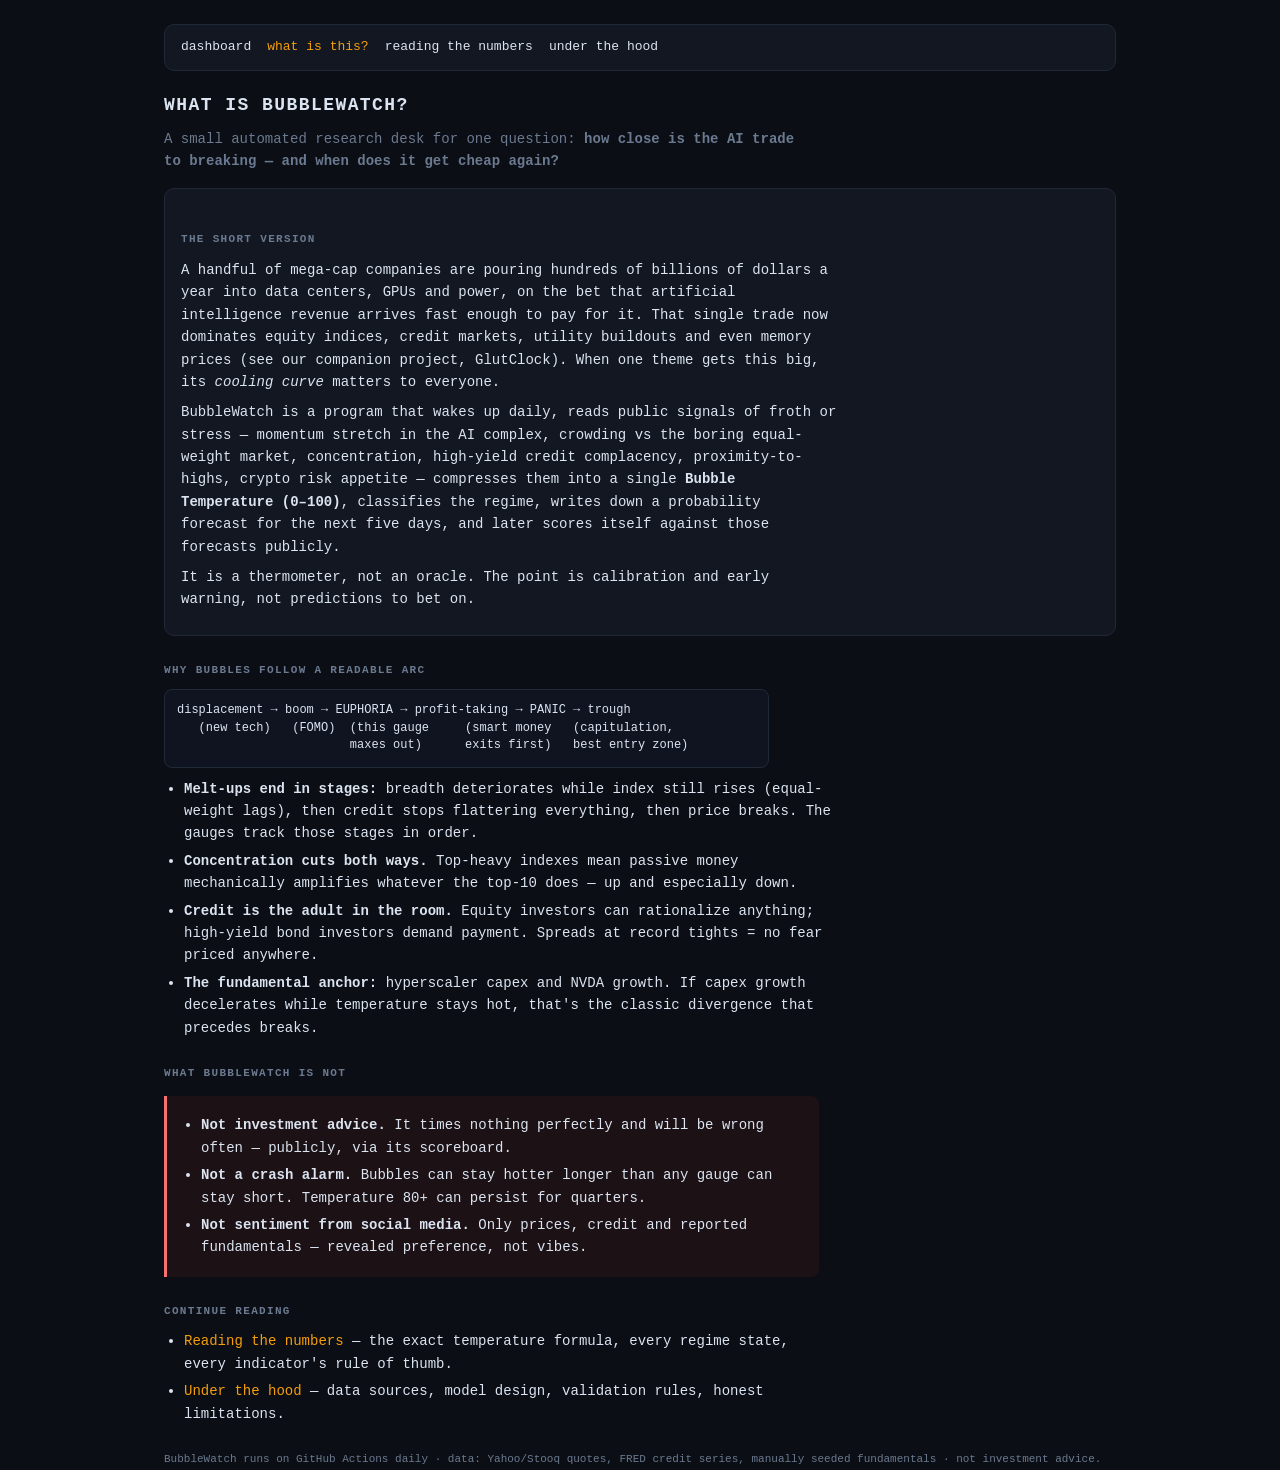
==== web/about.html @ 2f66192a "bubblewatch v0: AI-bubble temperature, regime classifier, self-scoring ledger, Pages site" ====
<!doctype html>
<html lang="en">
<head>
<meta charset="utf-8">
<meta name="viewport" content="width=device-width,initial-scale=1">
<title>BubbleWatch · what is this?</title>
<style>
:root{--bg:#0b0e14;--card:#121722;--line:#1f2937;--fg:#dbe4f0;--dim:#6b7a90;--acc:#f59e0b}
*{box-sizing:border-box;margin:0;padding:0}
body{background:var(--bg);color:var(--fg);font:14px/1.6 ui-monospace,Menlo,Consolas,monospace;padding:24px;max-width:1000px;margin:0 auto}
h1{font-size:18px;letter-spacing:.08em;margin-bottom:2px}
h2{font-size:11px;color:var(--dim);text-transform:uppercase;letter-spacing:.12em;margin:26px 0 10px}
p{margin:8px 0;max-width:78ch}
ul{margin:8px 0 8px 20px;max-width:78ch}li{margin:5px 0}
a{color:var(--acc);text-decoration:none}
code{background:#0f1420;border:1px solid var(--line);padding:1px 5px;border-radius:4px;font-size:12px;color:#93c5fd}
pre{background:#0f1420;border:1px solid var(--line);border-radius:8px;padding:12px;overflow-x:auto;font-size:12px;margin:10px 0;max-width:84ch;line-height:1.45}
.dim{color:var(--dim)}
.note{border-left:3px solid var(--acc);background:#181207;padding:10px 14px;margin:14px 0;border-radius:0 8px 8px 0;max-width:78ch}
.warn{border-left-color:#f87171;background:#1c1216}
.card{background:var(--card);border:1px solid var(--line);border-radius:10px;padding:16px;margin-top:16px}
.nav{display:flex;flex-wrap:wrap;gap:16px;margin-bottom:20px;padding:12px 16px;background:var(--card);border:1px solid var(--line);border-radius:10px;font-size:13px}
.nav a{color:var(--fg)}.nav a:hover{color:var(--acc)}.nav .here{color:var(--acc)}
footer{margin-top:26px;color:var(--dim);font-size:11px;line-height:1.6}
</style>
</head>
<body>
<nav class="nav">
  <a href="index.html">dashboard</a>
  <a class="here" href="about.html">what is this?</a>
  <a href="guide.html">reading the numbers</a>
  <a href="method.html">under the hood</a>
</nav>

<h1>WHAT IS BUBBLEWATCH?</h1>
<p class="dim">A small automated research desk for one question: <b>how close is the AI trade to breaking — and when does it get cheap again?</b></p>

<div class="card">
<h2>The short version</h2>
<p>A handful of mega-cap companies are pouring hundreds of billions of dollars a year into data
centers, GPUs and power, on the bet that artificial intelligence revenue arrives fast enough to pay
for it. That single trade now dominates equity indices, credit markets, utility buildouts and even
memory prices (see our companion project, GlutClock). When one theme gets this big, its <i>cooling
curve</i> matters to everyone.</p>
<p>BubbleWatch is a program that wakes up daily, reads public signals of froth or stress — momentum
stretch in the AI complex, crowding vs the boring equal-weight market, concentration, high-yield
credit complacency, proximity-to-highs, crypto risk appetite — compresses them into a single
<b>Bubble Temperature (0–100)</b>, classifies the regime, writes down a probability forecast for
the next five days, and later scores itself against those forecasts publicly.</p>
<p>It is a thermometer, not an oracle. The point is calibration and early warning, not predictions
to bet on.</p>
</div>

<h2>Why bubbles follow a readable arc</h2>
<pre>displacement → boom → EUPHORIA → profit-taking → PANIC → trough
   (new tech)   (FOMO)  (this gauge     (smart money   (capitulation,
                        maxes out)      exits first)   best entry zone)</pre>
<ul>
  <li><b>Melt-ups end in stages:</b> breadth deteriorates while index still rises (equal-weight lags), then credit stops flattering everything, then price breaks. The gauges track those stages in order.</li>
  <li><b>Concentration cuts both ways.</b> Top-heavy indexes mean passive money mechanically amplifies whatever the top-10 does — up and especially down.</li>
  <li><b>Credit is the adult in the room.</b> Equity investors can rationalize anything; high-yield bond investors demand payment. Spreads at record tights = no fear priced anywhere.</li>
  <li><b>The fundamental anchor:</b> hyperscaler capex and NVDA growth. If capex growth decelerates while temperature stays hot, that's the classic divergence that precedes breaks.</li>
</ul>

<h2>What BubbleWatch is not</h2>
<div class="note warn">
<ul>
  <li><b>Not investment advice.</b> It times nothing perfectly and will be wrong often — publicly, via its scoreboard.</li>
  <li><b>Not a crash alarm.</b> Bubbles can stay hotter longer than any gauge can stay short. Temperature 80+ can persist for quarters.</li>
  <li><b>Not sentiment from social media.</b> Only prices, credit and reported fundamentals — revealed preference, not vibes.</li>
</ul>
</div>

<h2>Continue reading</h2>
<ul>
  <li><a href="guide.html">Reading the numbers</a> — the exact temperature formula, every regime state, every indicator's rule of thumb.</li>
  <li><a href="method.html">Under the hood</a> — data sources, model design, validation rules, honest limitations.</li>
</ul>

<footer>BubbleWatch runs on GitHub Actions daily · data: Yahoo/Stooq quotes, FRED credit series, manually seeded fundamentals · not investment advice.</footer>
</body>
</html>
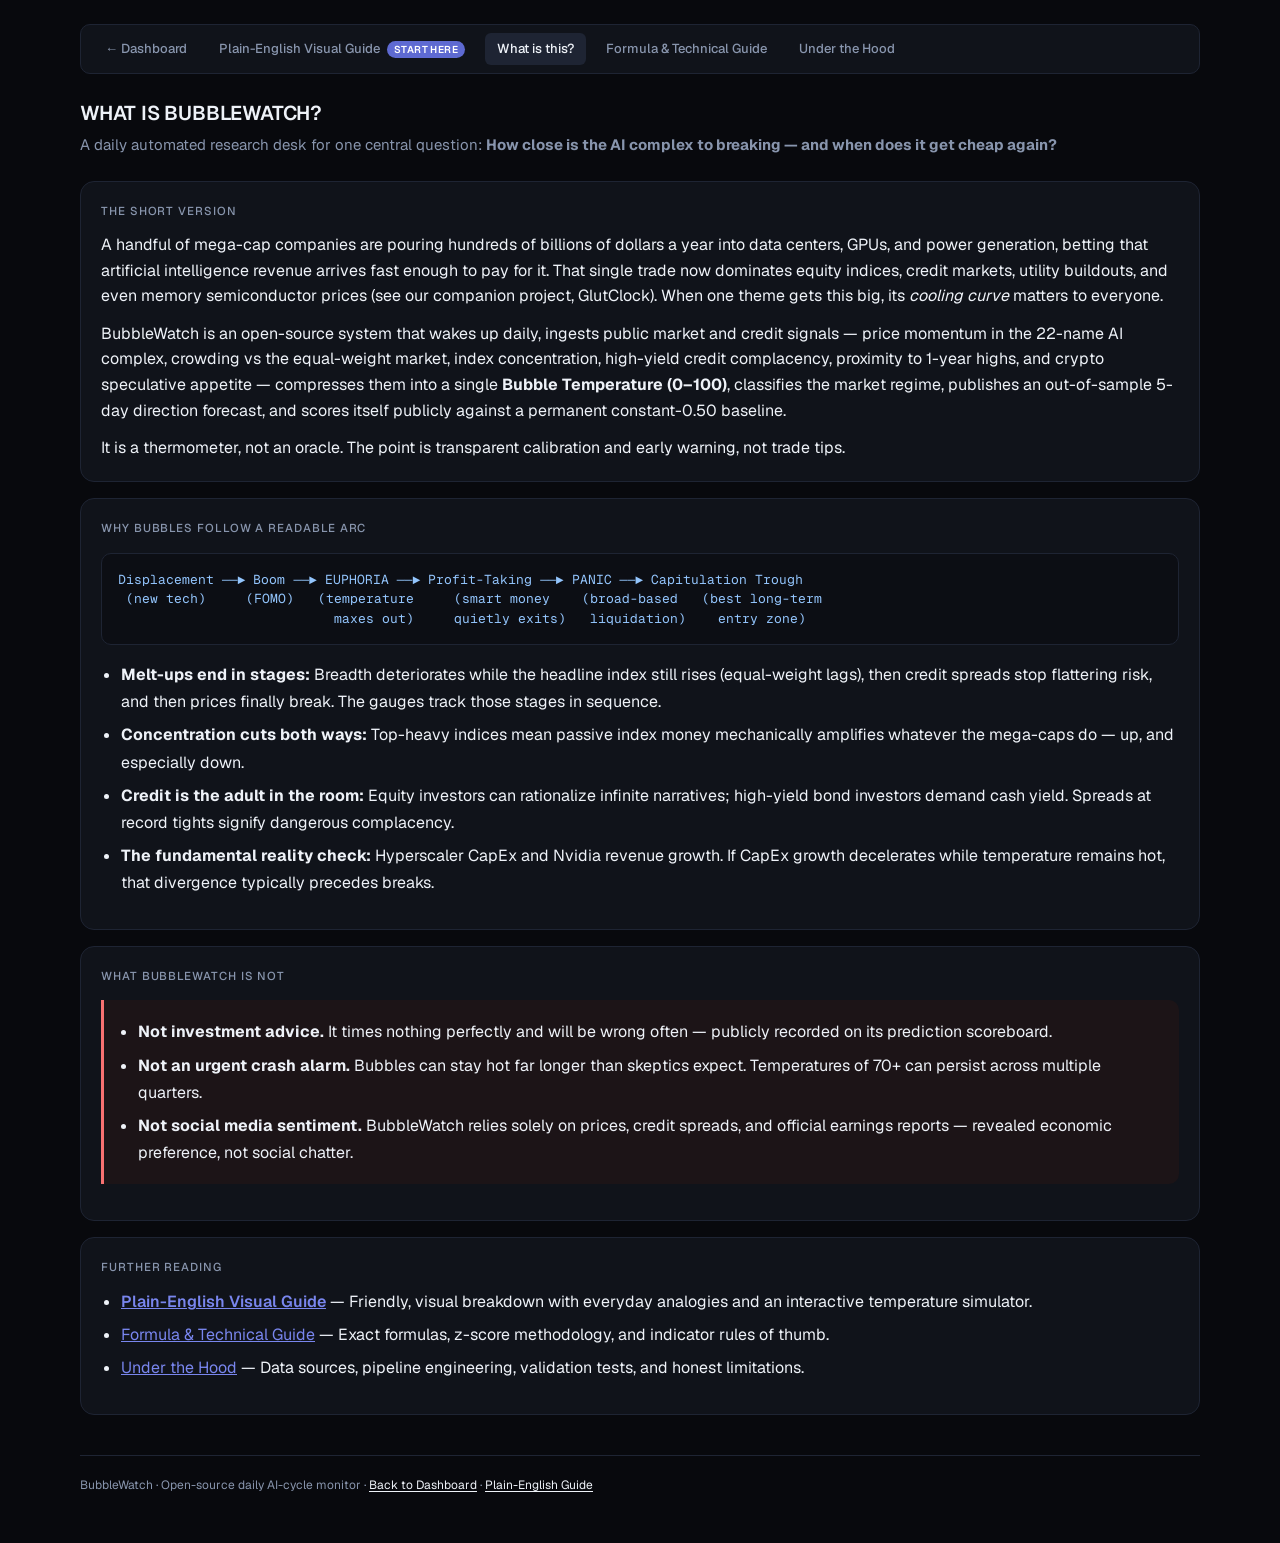
==== commit 8d5e7068: "feat: beginner visual guide, UI change, data refresh" ====
--- a/web/about.html
+++ b/web/about.html
@@ -3,80 +3,78 @@
 <head>
 <meta charset="utf-8">
 <meta name="viewport" content="width=device-width,initial-scale=1">
-<title>BubbleWatch · what is this?</title>
+<title>BubbleWatch · What is this?</title>
+<link rel="stylesheet" href="assets/style.css">
 <style>
-:root{--bg:#0b0e14;--card:#121722;--line:#1f2937;--fg:#dbe4f0;--dim:#6b7a90;--acc:#f59e0b}
-*{box-sizing:border-box;margin:0;padding:0}
-body{background:var(--bg);color:var(--fg);font:14px/1.6 ui-monospace,Menlo,Consolas,monospace;padding:24px;max-width:1000px;margin:0 auto}
-h1{font-size:18px;letter-spacing:.08em;margin-bottom:2px}
-h2{font-size:11px;color:var(--dim);text-transform:uppercase;letter-spacing:.12em;margin:26px 0 10px}
-p{margin:8px 0;max-width:78ch}
-ul{margin:8px 0 8px 20px;max-width:78ch}li{margin:5px 0}
-a{color:var(--acc);text-decoration:none}
-code{background:#0f1420;border:1px solid var(--line);padding:1px 5px;border-radius:4px;font-size:12px;color:#93c5fd}
-pre{background:#0f1420;border:1px solid var(--line);border-radius:8px;padding:12px;overflow-x:auto;font-size:12px;margin:10px 0;max-width:84ch;line-height:1.45}
-.dim{color:var(--dim)}
-.note{border-left:3px solid var(--acc);background:#181207;padding:10px 14px;margin:14px 0;border-radius:0 8px 8px 0;max-width:78ch}
-.warn{border-left-color:#f87171;background:#1c1216}
-.card{background:var(--card);border:1px solid var(--line);border-radius:10px;padding:16px;margin-top:16px}
-.nav{display:flex;flex-wrap:wrap;gap:16px;margin-bottom:20px;padding:12px 16px;background:var(--card);border:1px solid var(--line);border-radius:10px;font-size:13px}
-.nav a{color:var(--fg)}.nav a:hover{color:var(--acc)}.nav .here{color:var(--acc)}
-footer{margin-top:26px;color:var(--dim);font-size:11px;line-height:1.6}
+.note { border-left: 3px solid var(--primary); background: #121524; padding: 12px 16px; margin: 16px 0; border-radius: 0 var(--radius) var(--radius) 0; }
+.warn { border-left-color: var(--danger); background: #1c1417; }
+pre { background: var(--card-inner); border: 1px solid var(--line); border-radius: var(--radius); padding: 16px; overflow-x: auto; font-family: var(--font-mono); font-size: 13px; line-height: 1.5; color: #93c5fd; margin: 16px 0; }
+ul { margin: 12px 0 12px 20px; line-height: 1.7; }
+li { margin: 6px 0; }
 </style>
 </head>
 <body>
+<div class="wrap">
+
 <nav class="nav">
-  <a href="index.html">dashboard</a>
-  <a class="here" href="about.html">what is this?</a>
-  <a href="guide.html">reading the numbers</a>
-  <a href="method.html">under the hood</a>
+  <a href="index.html">← Dashboard</a>
+  <a href="plain.html">Plain-English Visual Guide <span class="pill-new">Start Here</span></a>
+  <a class="here" href="about.html">What is this?</a>
+  <a href="guide.html">Formula &amp; Technical Guide</a>
+  <a href="method.html">Under the Hood</a>
 </nav>
 
-<h1>WHAT IS BUBBLEWATCH?</h1>
-<p class="dim">A small automated research desk for one question: <b>how close is the AI trade to breaking — and when does it get cheap again?</b></p>
+<div style="margin-bottom:24px;">
+  <h1>WHAT IS BUBBLEWATCH?</h1>
+  <p class="dim" style="font-size:15px; margin-top:4px;">A daily automated research desk for one central question: <b>How close is the AI complex to breaking — and when does it get cheap again?</b></p>
+</div>
 
 <div class="card">
-<h2>The short version</h2>
-<p>A handful of mega-cap companies are pouring hundreds of billions of dollars a year into data
-centers, GPUs and power, on the bet that artificial intelligence revenue arrives fast enough to pay
-for it. That single trade now dominates equity indices, credit markets, utility buildouts and even
-memory prices (see our companion project, GlutClock). When one theme gets this big, its <i>cooling
-curve</i> matters to everyone.</p>
-<p>BubbleWatch is a program that wakes up daily, reads public signals of froth or stress — momentum
-stretch in the AI complex, crowding vs the boring equal-weight market, concentration, high-yield
-credit complacency, proximity-to-highs, crypto risk appetite — compresses them into a single
-<b>Bubble Temperature (0–100)</b>, classifies the regime, writes down a probability forecast for
-the next five days, and later scores itself against those forecasts publicly.</p>
-<p>It is a thermometer, not an oracle. The point is calibration and early warning, not predictions
-to bet on.</p>
+  <h2>The Short Version</h2>
+  <p style="margin-bottom:12px;">A handful of mega-cap companies are pouring hundreds of billions of dollars a year into data centers, GPUs, and power generation, betting that artificial intelligence revenue arrives fast enough to pay for it. That single trade now dominates equity indices, credit markets, utility buildouts, and even memory semiconductor prices (see our companion project, GlutClock). When one theme gets this big, its <i>cooling curve</i> matters to everyone.</p>
+  <p style="margin-bottom:12px;">BubbleWatch is an open-source system that wakes up daily, ingests public market and credit signals — price momentum in the 22-name AI complex, crowding vs the equal-weight market, index concentration, high-yield credit complacency, proximity to 1-year highs, and crypto speculative appetite — compresses them into a single <b>Bubble Temperature (0–100)</b>, classifies the market regime, publishes an out-of-sample 5-day direction forecast, and scores itself publicly against a permanent constant-0.50 baseline.</p>
+  <p>It is a thermometer, not an oracle. The point is transparent calibration and early warning, not trade tips.</p>
 </div>
 
-<h2>Why bubbles follow a readable arc</h2>
-<pre>displacement → boom → EUPHORIA → profit-taking → PANIC → trough
-   (new tech)   (FOMO)  (this gauge     (smart money   (capitulation,
-                        maxes out)      exits first)   best entry zone)</pre>
-<ul>
-  <li><b>Melt-ups end in stages:</b> breadth deteriorates while index still rises (equal-weight lags), then credit stops flattering everything, then price breaks. The gauges track those stages in order.</li>
-  <li><b>Concentration cuts both ways.</b> Top-heavy indexes mean passive money mechanically amplifies whatever the top-10 does — up and especially down.</li>
-  <li><b>Credit is the adult in the room.</b> Equity investors can rationalize anything; high-yield bond investors demand payment. Spreads at record tights = no fear priced anywhere.</li>
-  <li><b>The fundamental anchor:</b> hyperscaler capex and NVDA growth. If capex growth decelerates while temperature stays hot, that's the classic divergence that precedes breaks.</li>
-</ul>
-
-<h2>What BubbleWatch is not</h2>
-<div class="note warn">
-<ul>
-  <li><b>Not investment advice.</b> It times nothing perfectly and will be wrong often — publicly, via its scoreboard.</li>
-  <li><b>Not a crash alarm.</b> Bubbles can stay hotter longer than any gauge can stay short. Temperature 80+ can persist for quarters.</li>
-  <li><b>Not sentiment from social media.</b> Only prices, credit and reported fundamentals — revealed preference, not vibes.</li>
-</ul>
+<div class="card">
+  <h2>Why Bubbles Follow a Readable Arc</h2>
+  <pre>Displacement ──► Boom ──► EUPHORIA ──► Profit-Taking ──► PANIC ──► Capitulation Trough
+ (new tech)     (FOMO)   (temperature     (smart money    (broad-based   (best long-term
+                           maxes out)     quietly exits)   liquidation)    entry zone)</pre>
+  <ul>
+    <li><b>Melt-ups end in stages:</b> Breadth deteriorates while the headline index still rises (equal-weight lags), then credit spreads stop flattering risk, and then prices finally break. The gauges track those stages in sequence.</li>
+    <li><b>Concentration cuts both ways:</b> Top-heavy indices mean passive index money mechanically amplifies whatever the mega-caps do — up, and especially down.</li>
+    <li><b>Credit is the adult in the room:</b> Equity investors can rationalize infinite narratives; high-yield bond investors demand cash yield. Spreads at record tights signify dangerous complacency.</li>
+    <li><b>The fundamental reality check:</b> Hyperscaler CapEx and Nvidia revenue growth. If CapEx growth decelerates while temperature remains hot, that divergence typically precedes breaks.</li>
+  </ul>
 </div>
 
-<h2>Continue reading</h2>
-<ul>
-  <li><a href="guide.html">Reading the numbers</a> — the exact temperature formula, every regime state, every indicator's rule of thumb.</li>
-  <li><a href="method.html">Under the hood</a> — data sources, model design, validation rules, honest limitations.</li>
-</ul>
+<div class="card">
+  <h2>What BubbleWatch is NOT</h2>
+  <div class="note warn">
+    <ul style="margin:4px 0 4px 18px;">
+      <li><b>Not investment advice.</b> It times nothing perfectly and will be wrong often — publicly recorded on its prediction scoreboard.</li>
+      <li><b>Not an urgent crash alarm.</b> Bubbles can stay hot far longer than skeptics expect. Temperatures of 70+ can persist across multiple quarters.</li>
+      <li><b>Not social media sentiment.</b> BubbleWatch relies solely on prices, credit spreads, and official earnings reports — revealed economic preference, not social chatter.</li>
+    </ul>
+  </div>
+</div>
 
-<footer>BubbleWatch runs on GitHub Actions daily · data: Yahoo/Stooq quotes, FRED credit series, manually seeded fundamentals · not investment advice.</footer>
+<div class="card">
+  <h2>Further Reading</h2>
+  <ul>
+    <li><a href="plain.html" style="font-weight:600; color:var(--primary-hover);">Plain-English Visual Guide</a> — Friendly, visual breakdown with everyday analogies and an interactive temperature simulator.</li>
+    <li><a href="guide.html" style="color:var(--primary-hover);">Formula &amp; Technical Guide</a> — Exact formulas, z-score methodology, and indicator rules of thumb.</li>
+    <li><a href="method.html" style="color:var(--primary-hover);">Under the Hood</a> — Data sources, pipeline engineering, validation tests, and honest limitations.</li>
+  </ul>
+</div>
+
+<footer>
+  BubbleWatch · Open-source daily AI-cycle monitor · 
+  <a href="index.html">Back to Dashboard</a> · 
+  <a href="plain.html">Plain-English Guide</a>
+</footer>
+
+</div>
 </body>
 </html>
--- a/web/assets/style.css
+++ b/web/assets/style.css
@@ -0,0 +1,297 @@
+@font-face {
+  font-family: 'Geist';
+  font-style: normal;
+  font-weight: 100 900;
+  font-display: swap;
+  src: url('fonts/geist-sans.woff2') format('woff2');
+}
+@font-face {
+  font-family: 'Geist Mono';
+  font-style: normal;
+  font-weight: 100 900;
+  font-display: swap;
+  src: url('fonts/geist-mono.woff2') format('woff2');
+}
+
+:root {
+  --bg: #08090d;
+  --card: #10131a;
+  --card-hover: #151924;
+  --card-inner: #0c0e14;
+  --line: #1e2433;
+  --line-strong: #2c354b;
+  --fg: #eef2f8;
+  --dim: #8895ad;
+  --faint: #526078;
+  --primary: #5e6ad2;
+  --primary-hover: #7986ee;
+  --primary-bg: rgba(94, 106, 210, 0.12);
+  --up: #34d399;
+  --up-bg: rgba(52, 211, 153, 0.12);
+  --warn: #f59e0b;
+  --warn-bg: rgba(245, 158, 11, 0.12);
+  --danger: #f87171;
+  --danger-bg: rgba(248, 113, 113, 0.12);
+  --cold: #60a5fa;
+  --cold-bg: rgba(96, 165, 250, 0.12);
+  --radius-sm: 6px;
+  --radius: 10px;
+  --radius-lg: 14px;
+  --font-sans: 'Geist', -apple-system, BlinkMacSystemFont, 'Segoe UI', Roboto, sans-serif;
+  --font-mono: 'Geist Mono', ui-monospace, Menlo, Monaco, Consolas, monospace;
+}
+
+*, *::before, *::after {
+  box-sizing: border-box;
+  margin: 0;
+  padding: 0;
+}
+
+html {
+  color-scheme: dark;
+  scroll-behavior: smooth;
+  font-family: var(--font-sans);
+  background: var(--bg);
+  color: var(--fg);
+  line-height: 1.55;
+  -webkit-font-smoothing: antialiased;
+}
+
+body {
+  padding: 24px 16px 48px;
+  min-height: 100vh;
+}
+
+.wrap {
+  max-width: 1120px;
+  margin: 0 auto;
+}
+
+/* Typography */
+h1 {
+  font-size: 20px;
+  font-weight: 600;
+  letter-spacing: -0.01em;
+  color: var(--fg);
+}
+h2 {
+  font-size: 11.5px;
+  text-transform: uppercase;
+  letter-spacing: 0.08em;
+  color: var(--dim);
+  font-weight: 500;
+  margin-bottom: 12px;
+}
+p {
+  color: var(--fg);
+  line-height: 1.6;
+}
+.dim { color: var(--dim); }
+.faint { color: var(--faint); }
+.mono { font-family: var(--font-mono); font-variant-numeric: tabular-nums; }
+
+/* Navigation */
+.nav {
+  display: flex;
+  align-items: center;
+  flex-wrap: wrap;
+  gap: 8px;
+  margin-bottom: 24px;
+  padding: 8px 12px;
+  background: var(--card);
+  border: 1px solid var(--line);
+  border-radius: var(--radius);
+  font-size: 13px;
+}
+.nav a {
+  color: var(--dim);
+  text-decoration: none;
+  padding: 6px 12px;
+  border-radius: var(--radius-sm);
+  transition: color 0.15s ease, background-color 0.15s ease;
+  font-weight: 500;
+}
+.nav a:hover {
+  color: var(--fg);
+  background: rgba(255, 255, 255, 0.04);
+}
+.nav a.here {
+  color: var(--fg);
+  background: var(--line);
+}
+.nav .pill-new {
+  font-size: 10px;
+  font-weight: 600;
+  padding: 2px 7px;
+  border-radius: 999px;
+  background: var(--primary);
+  color: #fff;
+  margin-left: 4px;
+  text-transform: uppercase;
+  letter-spacing: 0.04em;
+  vertical-align: middle;
+}
+
+/* Cards */
+.card {
+  background: var(--card);
+  border: 1px solid var(--line);
+  border-radius: var(--radius-lg);
+  padding: 20px;
+  margin-top: 16px;
+  transition: border-color 0.2s ease;
+}
+.card:hover {
+  border-color: var(--line-strong);
+}
+.grid {
+  display: grid;
+  gap: 16px;
+  grid-template-columns: repeat(auto-fit, minmax(250px, 1fr));
+  margin-top: 16px;
+}
+.grid-2 {
+  display: grid;
+  gap: 16px;
+  grid-template-columns: 1fr 1fr;
+}
+@media (max-width: 768px) {
+  .grid-2 { grid-template-columns: 1fr; }
+}
+
+/* Badges / Chips */
+.chip {
+  display: inline-flex;
+  align-items: center;
+  gap: 6px;
+  padding: 3px 10px;
+  border-radius: 999px;
+  font-size: 12px;
+  font-weight: 500;
+  background: #151922;
+  border: 1px solid var(--line);
+  color: var(--dim);
+}
+.chip.hot { color: var(--danger); background: var(--danger-bg); border-color: rgba(248, 113, 113, 0.25); }
+.chip.warn { color: var(--warn); background: var(--warn-bg); border-color: rgba(245, 158, 11, 0.25); }
+.chip.cold { color: var(--cold); background: var(--cold-bg); border-color: rgba(96, 165, 250, 0.25); }
+.chip.ok { color: var(--up); background: var(--up-bg); border-color: rgba(52, 211, 153, 0.25); }
+.chip.primary { color: var(--primary-hover); background: var(--primary-bg); border-color: rgba(94, 106, 210, 0.3); }
+
+/* Key Value */
+.kv {
+  font-size: 12px;
+  color: var(--dim);
+}
+.kv b {
+  color: var(--fg);
+  font-size: 22px;
+  display: block;
+  margin-top: 4px;
+  font-weight: 600;
+  font-family: var(--font-mono);
+  letter-spacing: -0.02em;
+}
+
+/* Temperature Bar */
+.big-temp {
+  font-size: 56px;
+  font-weight: 700;
+  line-height: 1;
+  font-family: var(--font-mono);
+  letter-spacing: -0.03em;
+}
+.bar {
+  height: 8px;
+  background: #141822;
+  border-radius: 999px;
+  margin-top: 14px;
+  overflow: hidden;
+  border: 1px solid var(--line);
+  position: relative;
+}
+.bar > div {
+  height: 100%;
+  background: linear-gradient(90deg, #38bdf8, #34d399, #fbbf24, #f87171);
+  border-radius: 999px;
+  transition: width 0.4s ease;
+}
+
+/* Tables */
+table {
+  width: 100%;
+  border-collapse: collapse;
+  font-size: 13px;
+  margin-top: 8px;
+}
+td, th {
+  padding: 8px 10px;
+  border-bottom: 1px solid var(--line);
+  text-align: left;
+}
+th {
+  color: var(--dim);
+  font-weight: 500;
+  text-transform: uppercase;
+  font-size: 10.5px;
+  letter-spacing: 0.06em;
+}
+td.num, th.num {
+  text-align: right;
+  font-family: var(--font-mono);
+  font-variant-numeric: tabular-nums;
+}
+
+/* Alerts */
+.alert {
+  border-left: 3px solid var(--danger);
+  background: #1c1417;
+  padding: 10px 14px;
+  margin-top: 10px;
+  border-radius: 0 var(--radius) var(--radius) 0;
+  font-size: 13px;
+  color: #fca5a5;
+  display: flex;
+  align-items: center;
+  gap: 8px;
+}
+.alert-info {
+  border-left: 3px solid var(--primary);
+  background: #121524;
+  padding: 12px 16px;
+  margin-top: 14px;
+  border-radius: 0 var(--radius) var(--radius) 0;
+  font-size: 13px;
+  color: #c7d2fe;
+}
+
+/* Focus and accessibility */
+a:focus-visible, button:focus-visible, input:focus-visible {
+  outline: 2px solid var(--primary);
+  outline-offset: 2px;
+}
+
+/* Charts */
+.chartwrap {
+  position: relative;
+  height: 250px;
+  width: 100%;
+}
+
+/* Footer */
+footer {
+  margin-top: 40px;
+  padding-top: 20px;
+  border-top: 1px solid var(--line);
+  color: var(--dim);
+  font-size: 12px;
+  line-height: 1.6;
+}
+footer a {
+  color: var(--fg);
+  text-decoration: underline;
+  text-underline-offset: 2px;
+}
+footer a:hover {
+  color: var(--primary-hover);
+}
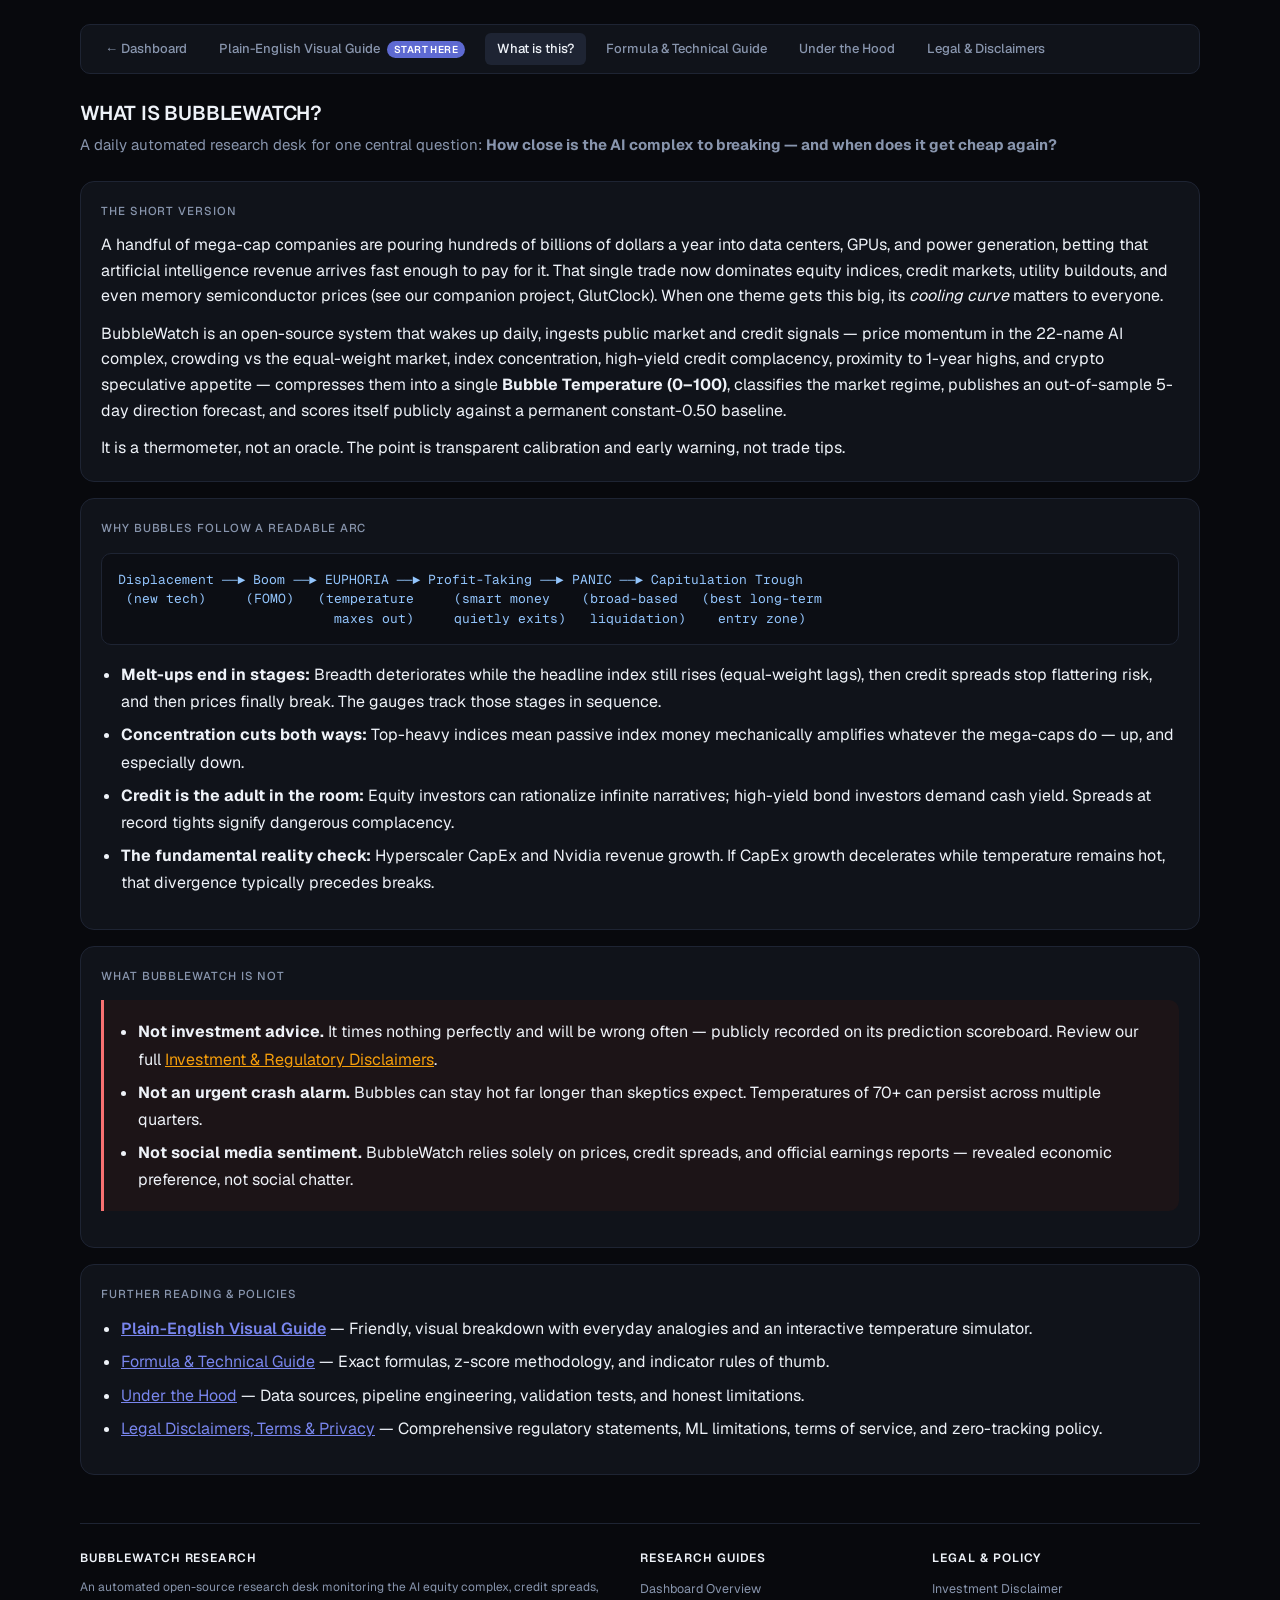
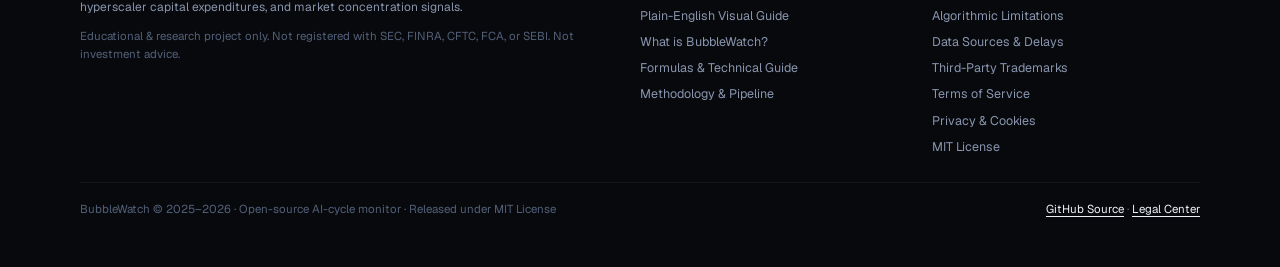
==== commit 30a7303f: "feat: add comprehensive legal suite and push auto-deploy workflow" ====
--- a/web/about.html
+++ b/web/about.html
@@ -22,6 +22,7 @@
   <a class="here" href="about.html">What is this?</a>
   <a href="guide.html">Formula &amp; Technical Guide</a>
   <a href="method.html">Under the Hood</a>
+  <a href="legal.html">Legal &amp; Disclaimers</a>
 </nav>
 
 <div style="margin-bottom:24px;">
@@ -53,7 +54,7 @@
   <h2>What BubbleWatch is NOT</h2>
   <div class="note warn">
     <ul style="margin:4px 0 4px 18px;">
-      <li><b>Not investment advice.</b> It times nothing perfectly and will be wrong often — publicly recorded on its prediction scoreboard.</li>
+      <li><b>Not investment advice.</b> It times nothing perfectly and will be wrong often — publicly recorded on its prediction scoreboard. Review our full <a href="legal.html#disclaimer" style="color:var(--warn); text-decoration:underline;">Investment &amp; Regulatory Disclaimers</a>.</li>
       <li><b>Not an urgent crash alarm.</b> Bubbles can stay hot far longer than skeptics expect. Temperatures of 70+ can persist across multiple quarters.</li>
       <li><b>Not social media sentiment.</b> BubbleWatch relies solely on prices, credit spreads, and official earnings reports — revealed economic preference, not social chatter.</li>
     </ul>
@@ -61,18 +62,58 @@
 </div>
 
 <div class="card">
-  <h2>Further Reading</h2>
+  <h2>Further Reading &amp; Policies</h2>
   <ul>
     <li><a href="plain.html" style="font-weight:600; color:var(--primary-hover);">Plain-English Visual Guide</a> — Friendly, visual breakdown with everyday analogies and an interactive temperature simulator.</li>
     <li><a href="guide.html" style="color:var(--primary-hover);">Formula &amp; Technical Guide</a> — Exact formulas, z-score methodology, and indicator rules of thumb.</li>
     <li><a href="method.html" style="color:var(--primary-hover);">Under the Hood</a> — Data sources, pipeline engineering, validation tests, and honest limitations.</li>
+    <li><a href="legal.html" style="color:var(--primary-hover);">Legal Disclaimers, Terms &amp; Privacy</a> — Comprehensive regulatory statements, ML limitations, terms of service, and zero-tracking policy.</li>
   </ul>
 </div>
 
 <footer>
-  BubbleWatch · Open-source daily AI-cycle monitor · 
-  <a href="index.html">Back to Dashboard</a> · 
-  <a href="plain.html">Plain-English Guide</a>
+  <div class="footer-grid">
+    <div class="footer-col">
+      <h3>BubbleWatch Research</h3>
+      <p style="font-size:12px; color:var(--dim); margin-bottom:10px;">
+        An automated open-source research desk monitoring the AI equity complex, credit spreads, hyperscaler capital expenditures, and market concentration signals.
+      </p>
+      <p style="font-size:11.5px; color:var(--faint);">
+        Educational &amp; research project only. Not registered with SEC, FINRA, CFTC, FCA, or SEBI. Not investment advice.
+      </p>
+    </div>
+    <div class="footer-col">
+      <h3>Research Guides</h3>
+      <ul>
+        <li><a href="index.html">Dashboard Overview</a></li>
+        <li><a href="plain.html">Plain-English Visual Guide</a></li>
+        <li><a href="about.html">What is BubbleWatch?</a></li>
+        <li><a href="guide.html">Formulas &amp; Technical Guide</a></li>
+        <li><a href="method.html">Methodology &amp; Pipeline</a></li>
+      </ul>
+    </div>
+    <div class="footer-col">
+      <h3>Legal &amp; Policy</h3>
+      <ul>
+        <li><a href="legal.html#disclaimer">Investment Disclaimer</a></li>
+        <li><a href="legal.html#models">Algorithmic Limitations</a></li>
+        <li><a href="legal.html#data">Data Sources &amp; Delays</a></li>
+        <li><a href="legal.html#trademarks">Third-Party Trademarks</a></li>
+        <li><a href="legal.html#terms">Terms of Service</a></li>
+        <li><a href="legal.html#privacy">Privacy &amp; Cookies</a></li>
+        <li><a href="legal.html#license">MIT License</a></li>
+      </ul>
+    </div>
+  </div>
+  <div class="footer-bottom">
+    <div>
+      BubbleWatch © 2025–2026 · Open-source AI-cycle monitor · Released under MIT License
+    </div>
+    <div>
+      <a href="https://github.com/TanishkBansode/bubblewatch" target="_blank" rel="noopener">GitHub Source</a> · 
+      <a href="legal.html">Legal Center</a>
+    </div>
+  </div>
 </footer>
 
 </div>
--- a/web/assets/style.css
+++ b/web/assets/style.css
@@ -280,18 +280,173 @@
 
 /* Footer */
 footer {
-  margin-top: 40px;
-  padding-top: 20px;
+  margin-top: 48px;
+  padding-top: 24px;
   border-top: 1px solid var(--line);
   color: var(--dim);
+  font-size: 12.5px;
+  line-height: 1.7;
+}
+footer a {
+  color: var(--fg);
+  text-decoration: underline;
+  text-underline-offset: 3px;
+  transition: color 0.15s ease;
+}
+footer a:hover {
+  color: var(--primary-hover);
+}
+.footer-grid {
+  display: grid;
+  grid-template-columns: 2fr 1fr 1fr;
+  gap: 24px;
+  margin-bottom: 20px;
+}
+@media (max-width: 768px) {
+  .footer-grid {
+    grid-template-columns: 1fr;
+    gap: 16px;
+  }
+}
+.footer-col h3 {
   font-size: 12px;
+  text-transform: uppercase;
+  letter-spacing: 0.08em;
+  color: var(--fg);
+  margin-bottom: 10px;
+  font-weight: 600;
+}
+.footer-col ul {
+  list-style: none;
+  padding: 0;
+  margin: 0;
+}
+.footer-col li {
+  margin: 5px 0;
+}
+.footer-col a {
+  color: var(--dim);
+  text-decoration: none;
+  font-size: 12.5px;
+}
+.footer-col a:hover {
+  color: var(--primary-hover);
+  text-decoration: underline;
+}
+.footer-bottom {
+  padding-top: 16px;
+  border-top: 1px solid rgba(255, 255, 255, 0.05);
+  display: flex;
+  justify-content: space-between;
+  align-items: center;
+  flex-wrap: wrap;
+  gap: 10px;
+  font-size: 11.5px;
+  color: var(--faint);
+}
+
+/* Legal Center & Disclaimers */
+.legal-toc {
+  display: flex;
+  flex-wrap: wrap;
+  gap: 8px;
+  padding: 12px;
+  background: var(--card-inner);
+  border: 1px solid var(--line);
+  border-radius: var(--radius);
+  margin: 20px 0 28px;
+  position: sticky;
+  top: 12px;
+  z-index: 10;
+  backdrop-filter: blur(8px);
+}
+.legal-toc a {
+  font-size: 12px;
+  color: var(--dim);
+  text-decoration: none;
+  padding: 4px 10px;
+  border-radius: var(--radius-sm);
+  background: rgba(255, 255, 255, 0.03);
+  border: 1px solid var(--line);
+  transition: all 0.15s ease;
+  white-space: nowrap;
+}
+.legal-toc a:hover {
+  color: var(--fg);
+  background: rgba(94, 106, 210, 0.15);
+  border-color: rgba(94, 106, 210, 0.4);
+}
+.legal-section {
+  scroll-margin-top: 70px;
+  margin-bottom: 28px;
+}
+.legal-header {
+  display: flex;
+  align-items: center;
+  justify-content: space-between;
+  flex-wrap: wrap;
+  gap: 8px;
+  margin-bottom: 12px;
+  padding-bottom: 8px;
+  border-bottom: 1px solid var(--line);
+}
+.legal-header h2 {
+  font-size: 14px;
+  text-transform: uppercase;
+  letter-spacing: 0.06em;
+  color: var(--fg);
+  margin-bottom: 0;
+  font-weight: 600;
+}
+.legal-caps {
+  background: #090a0f;
+  border: 1px solid var(--line-strong);
+  border-radius: var(--radius-sm);
+  padding: 14px 16px;
+  font-family: var(--font-mono);
+  font-size: 11.5px;
   line-height: 1.6;
-}
-footer a {
-  color: var(--fg);
+  color: #cbd5e1;
+  text-transform: uppercase;
+  letter-spacing: 0.02em;
+  margin: 14px 0;
+}
+.legal-highlight-box {
+  background: linear-gradient(135deg, rgba(239, 68, 68, 0.08) 0%, rgba(245, 158, 11, 0.06) 100%);
+  border: 1px solid rgba(239, 68, 68, 0.3);
+  border-radius: var(--radius);
+  padding: 16px 20px;
+  margin: 16px 0;
+}
+.legal-highlight-box.blue {
+  background: linear-gradient(135deg, rgba(94, 106, 210, 0.08) 0%, rgba(56, 189, 248, 0.06) 100%);
+  border-color: rgba(94, 106, 210, 0.3);
+}
+.legal-highlight-box.green {
+  background: linear-gradient(135deg, rgba(52, 211, 153, 0.08) 0%, rgba(56, 189, 248, 0.06) 100%);
+  border-color: rgba(52, 211, 153, 0.3);
+}
+.disclaimer-banner {
+  background: #151110;
+  border: 1px solid rgba(245, 158, 11, 0.3);
+  border-radius: var(--radius);
+  padding: 12px 18px;
+  margin-top: 16px;
+  display: flex;
+  align-items: center;
+  justify-content: space-between;
+  flex-wrap: wrap;
+  gap: 12px;
+  font-size: 12.5px;
+}
+.disclaimer-banner p {
+  color: #fed7aa;
+}
+.disclaimer-banner a {
+  color: #fbbf24;
+  font-weight: 600;
   text-decoration: underline;
   text-underline-offset: 2px;
-}
-footer a:hover {
-  color: var(--primary-hover);
-}
+  white-space: nowrap;
+}
+
